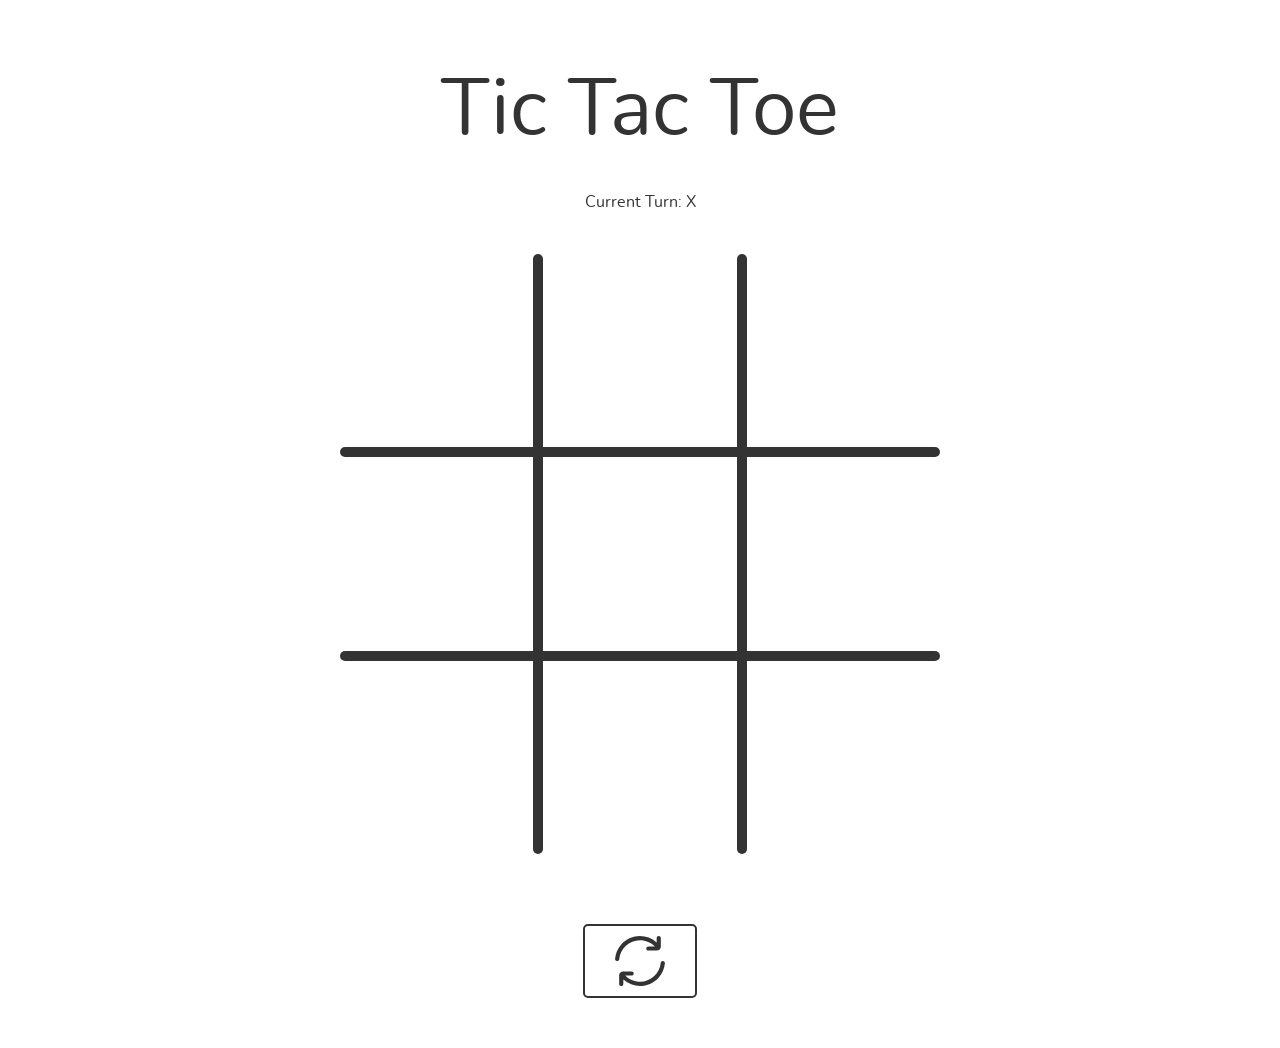
==== index.html @ 5d10e211 "set starting functionality of tictactoe I'm pushing this change so I can remember my console version" ====
<!DOCTYPE html>
<html lang="en">
<head>
  <meta charset="UTF-8">
  <meta name="viewport" content="width=device-width, initial-scale=1.0">
  <link rel="stylesheet" href="./style.css">
  <link rel="shortcut icon" href="./images/mahjong.png" type="image/x-icon">
  <title>Tic Tac Toe</title>
</head>
<body>
  <h1 id="game-title">Tic Tac Toe</h1>
  <div id="whose-turn"></div>
  <div id="game-message"></div>
  <div id="gameboard">
    <!-- game cells -->
    <div class="cell" data-index="0" id="cell-0"></div>
    <div class="cell" data-index="1" id="cell-1"></div>
    <div class="cell" data-index="2" id="cell-2"></div>
    <div class="cell" data-index="3" id='cell-3'></div>
    <div class="cell" data-index="4" id='cell-4'></div>
    <div class="cell" data-index="5" id='cell-5'></div>
    <div class="cell" data-index="6" id='cell-6'></div>
    <div class="cell" data-index="7" id='cell-7'></div>
    <div class="cell" data-index="8" id='cell-8'></div>

    <!-- gameboard lines -->
    <div class="line vertical" id='v1'></div>
    <div class="line vertical" id='v2'></div>
    <div class="line horizontal" id='h1'></div>
    <div class="line horizontal" id='h2'></div>
  </div>

  <button id="reset-button">
    <?xml version="1.0" encoding="UTF-8"?>
    <!-- Generator: Adobe Illustrator 25.0.0, SVG Export Plug-In . SVG Version: 6.00 Build 0) -->
    <svg xmlns="http://www.w3.org/2000/svg" xmlns:xlink="http://www.w3.org/1999/xlink" version="1.1" id="Capa_1" x="0px" y="0px" viewBox="0 0 512.016 512.016" style="enable-background:new 0 0 512.016 512.016;" xml:space="preserve" width="512" height="512">
      <g fill="#333">
        <path d="M256.008,42.675c57.16,0.188,111.87,23.233,151.936,64h-66.603c-11.782,0-21.333,9.551-21.333,21.333   s9.551,21.333,21.333,21.333h88.384c21.874-0.012,39.604-17.742,39.616-39.616V21.341c0-11.782-9.551-21.333-21.333-21.333   s-21.333,9.551-21.333,21.333v44.331C321.782-28.795,160.169-20.343,65.702,84.55C28.733,125.6,6.058,177.523,1.075,232.541   c-1.096,11.814,7.593,22.279,19.407,23.375c0.64,0.059,1.283,0.09,1.927,0.092c10.813,0.138,19.954-7.977,21.099-18.731   C53.35,127.213,145.505,42.82,256.008,42.675z"/>
        <path d="M489.629,256.008c-10.813-0.138-19.954,7.977-21.099,18.731C458.35,391.953,355.076,478.721,237.861,468.54   c-50.715-4.405-98.176-26.825-133.789-63.199h66.603c11.782,0,21.333-9.551,21.333-21.333c0-11.782-9.551-21.333-21.333-21.333   H82.291c-21.868-0.012-39.604,17.706-39.616,39.573c0,0.014,0,0.028,0,0.043v88.384c0,11.782,9.551,21.333,21.333,21.333   s21.333-9.551,21.333-21.333v-44.331c104.893,94.467,266.505,86.015,360.972-18.878c36.97-41.05,59.645-92.973,64.628-147.992   c1.096-11.814-7.593-22.279-19.407-23.375C490.901,256.041,490.265,256.01,489.629,256.008z"/>
      </g>
    </svg>
  </button>
  <script src="./script.js"></script>
</body>
</html>
---- style.css ----
/* Box sizing rules */
*,
*::before,
*::after {
  box-sizing: border-box;
}

/* Remove default margin and padding for all elements */
* {
  margin: 0;
  padding: 0;
}

/* Remove border for focused elements */
*:focus {
  outline: none;
}

/* HTML5 display-role reset for older browsers */
article, aside, details, figcaption, figure,
footer, header, hgroup, main, menu, nav, section {
  display: block;
}

/* Set core body defaults */
body {
  line-height: 1.5;
  min-height: 100vh;
  text-size-adjust: 100%;
  -webkit-font-smoothing: antialiased;
  -moz-osx-font-smoothing: grayscale;
  font-family: system-ui, -apple-system, BlinkMacSystemFont, "Segoe UI", Roboto, "Helvetica Neue", Arial, sans-serif;
}

/* Ensure consistent default font family and size */
html, body, button, input, select, textarea {
  font-family: inherit;
  font-size: 100%;
}

/* Remove default list styles */
ul, ol {
  list-style: none;
}

/* Remove default margin from common block elements */
h1, h2, h3, h4, h5, h6, p, figure, blockquote, dl, dd {
  margin: 0;
}

/* Remove default padding and margin from table elements */
table {
  border-collapse: collapse;
  border-spacing: 0;
}

caption, th, td {
  text-align: left;
  vertical-align: top;
  padding: 0;
}

/* Set image defaults */
img {
  display: block;
  max-width: 100%;
  height: auto;
}

/* Set form element defaults */
button, input, textarea, select {
  margin: 0; /* Remove the margin in Firefox and Safari */
  font-family: inherit;
  font-size: inherit;
  line-height: 1.15;
  color: inherit;
  border: none;
}

button, input {
  overflow: visible;
}

button, select {
  text-transform: none;
}

/* Remove inner border and padding in Firefox */
::-moz-focus-inner {
  border-style: none;
  padding: 0;
}

/* Restore focus styles unset by the previous rule */
:-moz-focusring {
  outline: 1px dotted ButtonText;
}

/* Remove additional ':invalid' styles in Firefox */
:-moz-ui-invalid {
  box-shadow: none;
}

/* Remove default styles for anchor tags without class */
a:not([class]) {
  text-decoration-skip-ink: auto;
  color: inherit;
}

/* Miscellaneous */
hr {
  height: 0;
  border: none;
  border-top: 1px solid;
  color: inherit;
}

abbr[title] {
  text-decoration: underline dotted;
}

b, strong {
  font-weight: bolder;
}

code, kbd, samp, pre {
  font-family: ui-monospace, SFMono-Regular, Consolas, 'Liberation Mono', Menlo, monospace;
  font-size: 1em;
}

small {
  font-size: 80%;
}

sub, sup {
  font-size: 75%;
  line-height: 0;
  position: relative;
  vertical-align: baseline;
}

sub {
  bottom: -0.25em;
}

sup {
  top: -0.5em;
}

textarea {
  overflow: auto;
  resize: vertical;
}

/* Inherit fonts for form controls */
input, button, textarea, select {
  font: inherit;
}

textarea:not([rows]) {
  min-height: 10em;
}

::-webkit-inner-spin-button,
::-webkit-outer-spin-button {
  height: auto;
}

[type="search"] {
  appearance: textfield;
  -webkit-appearance: textfield;
  outline-offset: -2px;
}

::-webkit-search-decoration {
  -webkit-appearance: none;
}

::-webkit-file-upload-button {
  -webkit-appearance: button;
  font: inherit;
}

summary {
  display: list-item;
}

:root {
  line-height: 1.5;
}

h1, h2, h3, h4, h5, figure, p, ol, ul {
  margin: 0;
}

ol, ul {
  list-style: none;
  padding-inline: 0;
}

h1, h2, h3, h4, h5 {
  font-size: inherit;
  font-weight: inherit;
}

img {
  display: block;
  max-inline-size: 100%;
}

/* Remove blue color and underline for web links */
a {
  color: inherit;
  text-decoration: none;
}
 
/* MY CODE BEGINS HERE */
:root {
  --primary-dark: #333;
  --primary-light: #eeeeee;
  --secondary-light: #fefefe;
}

/* we need a nice font here */
@font-face {
  font-family: Nunito;
  font-style: normal;
  font-weight: 400;
  src: url("./font/nunito.woff2") format("woff2");
}

body {
  display: flex;
  flex-direction: column;
  align-items: center;
  padding: 50px;
  font-family: Nunito;
  background-color: white;
  gap: 20px;
  color: var(--primary-dark);
}

/* make the title nice, big, and in the center */
#game-title {
  font-size: 80px;
}

/* gameboard styling. make it into a grid that fits all of its children and
sized right*/
#gameboard {
  display: grid;
  grid-template-columns: repeat(2, 1fr 10px) 1fr;
  grid-template-rows: repeat(2, 1fr 10px) 1fr;
  width: min(600px, 80vw);
  /* making height auto, gives full control to width and aspect-ratio to 
  determine the size of gameboard */
  height: auto;
  /* aspect-ratio makes the gameboard square regardless of screen size */
  aspect-ratio: 1 / 1;
}

/* the cells don't need to be positioned since the lines force them into 
their proper positions (the lines take up positions that the cells should not
have */

/* all cells need certain rules to be proper cells */
.cell {
  cursor: pointer;
  transition: transform 0.4s ease, box-shadow 0.4s ease, background-color 0.4s ease;
  z-index: 1;
  display: flex;
  justify-content: center;
  align-items: center;
  background-color: #fff;
  font-size: 90px;
}

/* whenever I hover over an empty cell (no children or text), it should have
an indent effect or something. */
.cell:hover:empty {
  transform: translateY(-5px);
  box-shadow: 0 8px 16px rgba(0, 0, 0, 0.2);
  background-color: var(--primary-light);
}

/* when a game is over, we need to disable all cells, so users can't feel like 
they can still play. Let's disable the hover effect for disabled cells */
.cell.disabled-cell:hover {
  transform: none;
  box-shadow: none;
  background-color: white;
  cursor: default;
}

/* all lines need certain rules to be proper lines */
.line {
  background-color: var(--primary-dark);
  border-radius: 5px;
  /* line should stay below the cells */
  z-index: 0;
}


/* gameboard lines need to be positioned */
.line.vertical {
  grid-row: 1 / 6;
}

.line.horizontal {
  grid-column: 1 / 6;
}

#v1 {
  grid-column: 2 / 3;
}

#v2 {
  grid-column: 4 / 5;
}

#h1 {
  grid-row: 2 / 3;
}

#h2 {
  grid-row: 4 / 5;
}

#reset-button {
  background-color: white;
  padding: 10px 30px;
  margin-top: 50px;
  cursor: pointer;
  border-radius: 5px;
  border: 2px solid var(--primary-dark);
  display: flex;
  justify-content: center;
  align-items: center;
  transition: transform 0.4s ease, box-shadow 0.4s ease, background-color 0.4s ease;
}

#reset-button:hover {
  transform: translateY(-5px);
  box-shadow: 0 8px 16px rgba(0, 0, 0, 0.2);
  background-color: var(--primary-light);
}

#reset-button svg {
  height: 50px;
  width: 50px;
}
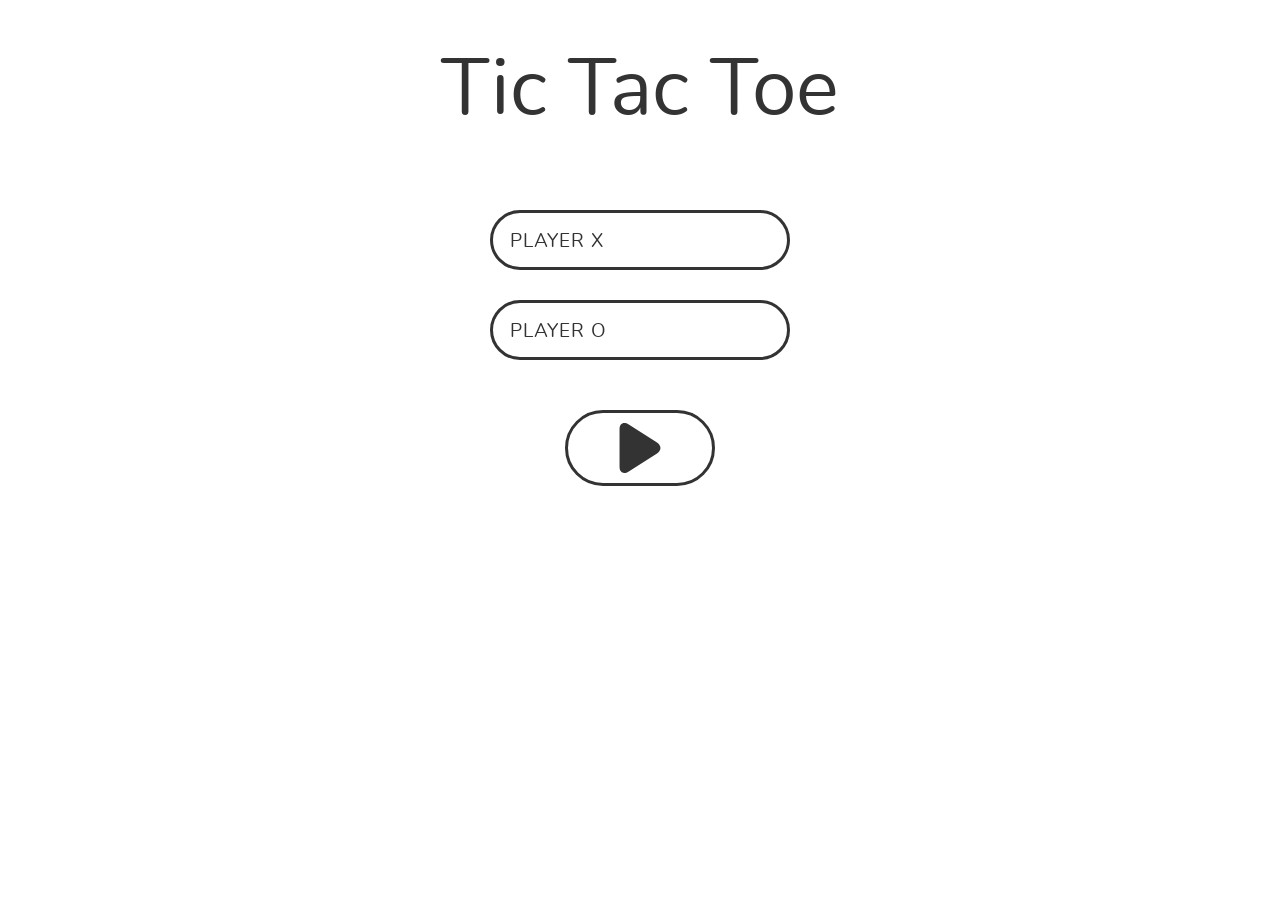
==== commit 171b197b: "complete the entire project without optional features I completed the project. Yay" ====
--- a/index.html
+++ b/index.html
@@ -4,13 +4,38 @@
   <meta charset="UTF-8">
   <meta name="viewport" content="width=device-width, initial-scale=1.0">
   <link rel="stylesheet" href="./style.css">
-  <link rel="shortcut icon" href="./images/mahjong.png" type="image/x-icon">
+  <link rel="shortcut icon" href="./images/x.png" type="image/x-icon">
   <title>Tic Tac Toe</title>
 </head>
 <body>
-  <h1 id="game-title">Tic Tac Toe</h1>
-  <div id="whose-turn"></div>
-  <div id="game-message"></div>
+  <p id="game-title">Tic Tac Toe</p>
+  <div id="game-information">
+    <div id="game-message"></div>
+    <div id="player-section">
+      <div id="player-list"></div>
+      <div id="whose-turn"></div>
+    </div>
+  </div>
+  <form id="player-setup-form">
+    <!-- input player X's name -->
+    <div class="player-input-container">
+      <input type="text" name="player-x-name" id="player-x-name" required>
+      <span id="player-x-label">Player X</span>
+    </div>
+
+    <!-- input player O's name -->
+    <div class="player-input-container">
+      <input type="text" name="player-o-name" id="player-o-name" required>
+      <span id="player-o-label">Player O</span>
+    </div>
+
+    <!-- submit the player names -->
+    <button type="submit" id="start-game-button">
+      <svg class="svg-icon" style="vertical-align: middle;overflow: hidden;" viewBox="0 0 1024 1024" version="1.1" xmlns="http://www.w3.org/2000/svg">
+        <path d="M852.727563 392.447107C956.997809 458.473635 956.941389 565.559517 852.727563 631.55032L281.888889 993.019655C177.618644 1059.046186 93.090909 1016.054114 93.090909 897.137364L93.090909 126.860063C93.090909 7.879206 177.675064-35.013033 281.888889 30.977769L852.727563 392.447107 852.727563 392.447107Z"  />
+      </svg>
+    </button>
+  </form>
   <div id="gameboard">
     <!-- game cells -->
     <div class="cell" data-index="0" id="cell-0"></div>
@@ -29,17 +54,22 @@
     <div class="line horizontal" id='h1'></div>
     <div class="line horizontal" id='h2'></div>
   </div>
-
-  <button id="reset-button">
-    <?xml version="1.0" encoding="UTF-8"?>
-    <!-- Generator: Adobe Illustrator 25.0.0, SVG Export Plug-In . SVG Version: 6.00 Build 0) -->
-    <svg xmlns="http://www.w3.org/2000/svg" xmlns:xlink="http://www.w3.org/1999/xlink" version="1.1" id="Capa_1" x="0px" y="0px" viewBox="0 0 512.016 512.016" style="enable-background:new 0 0 512.016 512.016;" xml:space="preserve" width="512" height="512">
-      <g fill="#333">
+  <div id="game-settings">
+    <button id="reset-button">
+      <?xml version="1.0" encoding="UTF-8"?>
+      <svg xmlns="http://www.w3.org/2000/svg" xmlns:xlink="http://www.w3.org/1999/xlink" version="1.1" id="Capa_1" x="0px" y="0px" viewBox="0 0 512.016 512.016" style="enable-background:new 0 0 512.016 512.016;" xml:space="preserve" width="512" height="512">
         <path d="M256.008,42.675c57.16,0.188,111.87,23.233,151.936,64h-66.603c-11.782,0-21.333,9.551-21.333,21.333   s9.551,21.333,21.333,21.333h88.384c21.874-0.012,39.604-17.742,39.616-39.616V21.341c0-11.782-9.551-21.333-21.333-21.333   s-21.333,9.551-21.333,21.333v44.331C321.782-28.795,160.169-20.343,65.702,84.55C28.733,125.6,6.058,177.523,1.075,232.541   c-1.096,11.814,7.593,22.279,19.407,23.375c0.64,0.059,1.283,0.09,1.927,0.092c10.813,0.138,19.954-7.977,21.099-18.731   C53.35,127.213,145.505,42.82,256.008,42.675z"/>
         <path d="M489.629,256.008c-10.813-0.138-19.954,7.977-21.099,18.731C458.35,391.953,355.076,478.721,237.861,468.54   c-50.715-4.405-98.176-26.825-133.789-63.199h66.603c11.782,0,21.333-9.551,21.333-21.333c0-11.782-9.551-21.333-21.333-21.333   H82.291c-21.868-0.012-39.604,17.706-39.616,39.573c0,0.014,0,0.028,0,0.043v88.384c0,11.782,9.551,21.333,21.333,21.333   s21.333-9.551,21.333-21.333v-44.331c104.893,94.467,266.505,86.015,360.972-18.878c36.97-41.05,59.645-92.973,64.628-147.992   c1.096-11.814-7.593-22.279-19.407-23.375C490.901,256.041,490.265,256.01,489.629,256.008z"/>
-      </g>
-    </svg>
-  </button>
+      </svg>
+    </button>
+    <button id="change-name-button">
+      <?xml version="1.0" encoding="UTF-8"?>
+      <svg xmlns="http://www.w3.org/2000/svg" viewBox="0 0 24 24">
+        <path d="M12,19.2C9.5,19.2 7.29,17.92 6,16C6.03,14 10,12.9 12,12.9C14,12.9 17.97,14 18,16C16.71,17.92 14.5,19.2 12,19.2M12,5A3,3 0 0,1 15,8A3,3 0 0,1 12,11A3,3 0 0,1 9,8A3,3 0 0,1 12,5M12,2A10,10 0 0,0 2,12A10,10 0 0,0 12,22A10,10 0 0,0 22,12C22,6.47 17.5,2 12,2Z" transform="translate(-2.3, -2.5) scale(1.2)" />
+      </svg>
+    </button>
+  </div>
+
   <script src="./script.js"></script>
 </body>
 </html>
--- a/style.css
+++ b/style.css
@@ -243,6 +243,7 @@
 /* make the title nice, big, and in the center */
 #game-title {
   font-size: 80px;
+  line-height: 100%;
 }
 
 /* gameboard styling. make it into a grid that fits all of its children and
@@ -272,7 +273,7 @@
   justify-content: center;
   align-items: center;
   background-color: #fff;
-  font-size: 90px;
+  font-size: 80px;
 }
 
 /* whenever I hover over an empty cell (no children or text), it should have
@@ -328,15 +329,15 @@
 
 #reset-button {
   background-color: white;
-  padding: 10px 30px;
-  margin-top: 50px;
+  padding: 10px 40px;
   cursor: pointer;
-  border-radius: 5px;
+  border-radius: 50px;
+  width: fit-content;
   border: 2px solid var(--primary-dark);
   display: flex;
   justify-content: center;
   align-items: center;
-  transition: transform 0.4s ease, box-shadow 0.4s ease, background-color 0.4s ease;
+  transition: transform 0.4s ease, box-shadow 0.4s ease, background-color 0.1s ease;
 }
 
 #reset-button:hover {
@@ -348,5 +349,181 @@
 #reset-button svg {
   height: 50px;
   width: 50px;
-}
-
+  fill: var(--primary-dark);
+}
+
+#game-message {
+  text-align: center;
+  font-size: 20px;
+  justify-content: center;
+  align-items: center;
+  order: 1;
+  width: 200px;
+}
+
+#player-setup-form {
+  margin-top: 40px;
+  gap: 30px;
+  flex-direction: column;
+  justify-content: center;
+  align-items: center;
+}
+
+/* 
+search_bar = player-input-container
+search = player-x-name and player-o-name
+search_bar_title = player-x-label and player-o-label
+*/
+.player-input-container {
+  position: relative;
+}
+
+#player-x-name,
+#player-o-name {
+  background-color: #fff;
+  height: 60px;
+  width: 300px;
+  box-sizing: border-box;
+  padding: 0 20px;
+  border: 3px solid var(--primary-dark);
+  border-radius: 35px;
+  font-size: 25px;
+  display: block;
+  transition: transform 0.4s ease, box-shadow 0.4s ease, background-color 0.4s ease;
+}
+
+#player-x-name:hover,
+#player-o-name:hover {
+  box-shadow: 0 8px 16px rgba(0, 0, 0, 0.2);
+  background-color: var(--primary-light);
+}
+
+#player-x-name:focus,
+#player-o-name:focus {
+  transform: translateY(-5px);
+  box-shadow: 0 8px 16px rgba(0, 0, 0, 0.2);
+  background-color: #fff;
+}
+
+#player-x-name:valid ~ span,
+#player-o-name:valid ~ span {
+  transform: translateY(-26px);
+  font-size: 0.8rem;
+  padding: 0 6px;
+  background-color: var(--primary-dark);
+  color: white;
+  border-radius: 4px;
+}
+
+#player-x-name:focus ~ span,
+#player-o-name:focus ~ span {
+  transform: translateY(-31px);
+  font-size: 0.8rem;
+  padding: 0 6px;
+  background-color: var(--primary-dark);
+  color: white;
+  border-radius: 4px;
+}
+
+#player-x-label,
+#player-o-label {
+  letter-spacing: 0.05rem;
+  text-transform: uppercase;
+  font-size: 1.2rem;
+  transition: all 0.4s;
+  position: absolute;
+  top: 18px;
+  left: 20px;
+}
+
+#start-game-button {
+  background-color: white;
+  padding: 10px 30px;
+  margin-top: 20px;
+  cursor: pointer;
+  border-radius: 40px;
+  border: 3px solid var(--primary-dark);
+  display: flex;
+  justify-content: center;
+  align-items: center;
+  width: 150px;
+  transition: transform 0.4s ease, box-shadow 0.4s ease, background-color 0.1s ease;
+}
+
+#start-game-button:hover {
+  box-shadow: 0 8px 16px rgba(0, 0, 0, 0.2);
+  background-color: var(--primary-light);
+}
+
+#start-game-button svg {
+  height: 50px;
+  width: 50px;
+  fill: var(--primary-dark);
+}
+
+#change-name-button {
+  background-color: white;
+  padding: 10px 40px;
+  cursor: pointer;
+  border-radius: 50px;
+  border: 2px solid var(--primary-dark);
+  display: flex;
+  justify-content: center;
+  align-items: center;
+  transition: transform 0.4s ease, box-shadow 0.4s ease, background-color 0.1s ease;
+}
+
+#change-name-button:hover {
+  transform: translateY(-5px);
+  box-shadow: 0 8px 16px rgba(0, 0, 0, 0.2);
+  background-color: var(--primary-light);
+}
+
+#game-settings {
+  align-items: center;
+  justify-content: center;
+  gap: 20px;
+  margin-top: 20px;
+}
+
+#start-game-button:active,
+#reset-button:active,
+#change-name-button:active {
+  background-color: var(--primary-dark);
+}
+
+#start-game-button:active svg,
+#reset-button:active svg,
+#change-name-button:active svg {
+  fill: var(--primary-light);
+}
+
+#change-name-button svg {
+  width: 50px;
+  height: 100%;
+  fill: var(--primary-dark);
+}
+
+#player-section {
+  font-size: 20px;
+  border: 3px solid var(--primary-dark);
+  padding: 10px;
+  border-radius: 10px;
+  box-sizing: border-box;
+  width: 250px;
+}
+
+#game-information {
+  display: flex;
+  gap: 20px;
+  width: 450px;
+}
+
+@media (max-width: 950px) {
+  #game-title {
+    font-size: 70px;
+  }
+  body {
+    padding: 25px;
+  }
+}
